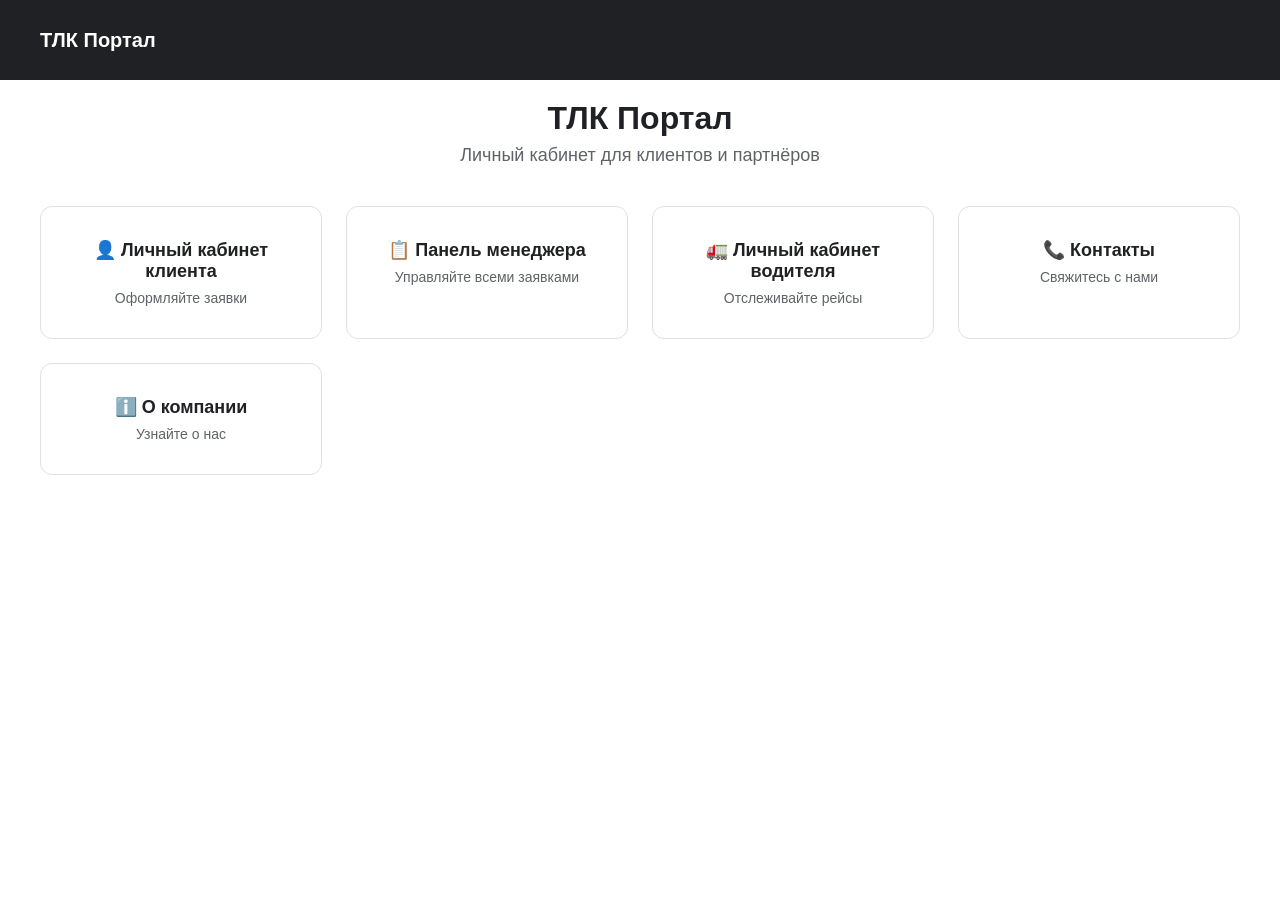
==== Frontend/index.html @ c23c3ccc "Создан фронтенд по прототипу Фигма" ====
<!DOCTYPE html>
<html lang="ru">
<head>
    <meta charset="UTF-8" />
    <meta name="viewport" content="width=device-width, initial-scale=1.0" />
    <title>ТЛК Портал</title>
    <link rel="stylesheet" href="styles.css" />
</head>
<body>
    <div id="app"></div>
    <script src="app.js"></script>
</body>
</html>
---- Frontend/styles.css ----
/* Общие стили */
* {
    margin: 0;
    padding: 0;
    box-sizing: border-box;
    font-family: 'Inter', -apple-system, BlinkMacSystemFont, sans-serif;
}

body {
    background: #F5F5F5;
    display: flex;
    justify-content: center;
    align-items: center;
    min-height: 100vh;
}

#app {
    width: 1440px;
    max-width: 100%;
    background: white;
    min-height: 100vh;
    box-shadow: 0 0 20px rgba(0,0,0,0.05);
}

/* Шапка */
.header {
    background: #202124;
    color: white;
    padding: 16px 40px;
    display: flex;
    justify-content: space-between;
    align-items: center;
    height: 80px;
}

.header .logo {
    font-size: 20px;
    font-weight: 700;
    color: white;
    text-decoration: none;
    cursor: pointer;
}

.header .user-info {
    display: flex;
    align-items: center;
    gap: 20px;
}

.header .user-info .name {
    font-size: 16px;
}

.header .user-info .logout-btn {
    background: #EA4335;
    border: none;
    color: white;
    padding: 8px 16px;
    border-radius: 6px;
    cursor: pointer;
    font-size: 14px;
}

/* Кнопки */
.btn-primary {
    background: #1A73E8;
    color: white;
    border: none;
    padding: 10px 24px;
    border-radius: 6px;
    font-size: 16px;
    cursor: pointer;
}

.btn-primary:hover {
    background: #1557b0;
}

.btn-outline {
    background: transparent;
    color: #1A73E8;
    border: 1px solid #1A73E8;
    padding: 8px 16px;
    border-radius: 6px;
    cursor: pointer;
}

/* Таблицы */
.table-container {
    padding: 0 40px 40px 40px;
    overflow-x: auto;
}

table {
    width: 100%;
    border-collapse: collapse;
    font-size: 14px;
}

th {
    background: #F1F3F4;
    color: #5F6368;
    font-weight: 600;
    text-align: left;
    padding: 12px 16px;
}

td {
    padding: 12px 16px;
    border-bottom: 1px solid #E0E0E0;
}

tr:hover {
    background: #F8F9FA;
}

/* Статусы */
.status {
    display: inline-block;
    padding: 4px 12px;
    border-radius: 20px;
    font-size: 12px;
    font-weight: 500;
}

.status-Создана { background: #FBBC04; color: #202124; }
.status-Назначена { background: #1A73E8; color: white; }
.status-В_пути { background: #1A73E8; color: white; }
.status-Доставлена { background: #34A853; color: white; }
.status-Отменена { background: #EA4335; color: white; }

/* Формы */
.form-container {
    padding: 40px;
    max-width: 800px;
}

.form-group {
    margin-bottom: 20px;
}

.form-group label {
    display: block;
    font-size: 14px;
    color: #5F6368;
    margin-bottom: 6px;
}

.form-group input,
.form-group select {
    width: 100%;
    padding: 12px 16px;
    border: 1px solid #DADCE0;
    border-radius: 8px;
    font-size: 16px;
    background: white;
}

.form-group input:focus {
    outline: none;
    border-color: #1A73E8;
}

/* Главная страница */
.main-grid {
    display: grid;
    grid-template-columns: repeat(auto-fit, minmax(250px, 1fr));
    gap: 24px;
    padding: 40px;
}

.main-card {
    background: white;
    border: 1px solid #E0E0E0;
    border-radius: 12px;
    padding: 32px 24px;
    text-align: center;
    cursor: pointer;
    transition: all 0.2s;
}

.main-card:hover {
    box-shadow: 0 4px 12px rgba(0,0,0,0.08);
    transform: translateY(-2px);
}

.main-card h3 {
    font-size: 18px;
    margin-bottom: 8px;
    color: #202124;
}

.main-card p {
    font-size: 14px;
    color: #5F6368;
}

.page-title {
    font-size: 32px;
    font-weight: 700;
    padding: 20px 40px 10px 40px;
}

.back-link {
    color: #1A73E8;
    text-decoration: none;
    font-size: 16px;
    cursor: pointer;
    padding: 0 40px;
    display: inline-block;
}

.back-link:hover {
    text-decoration: underline;
}
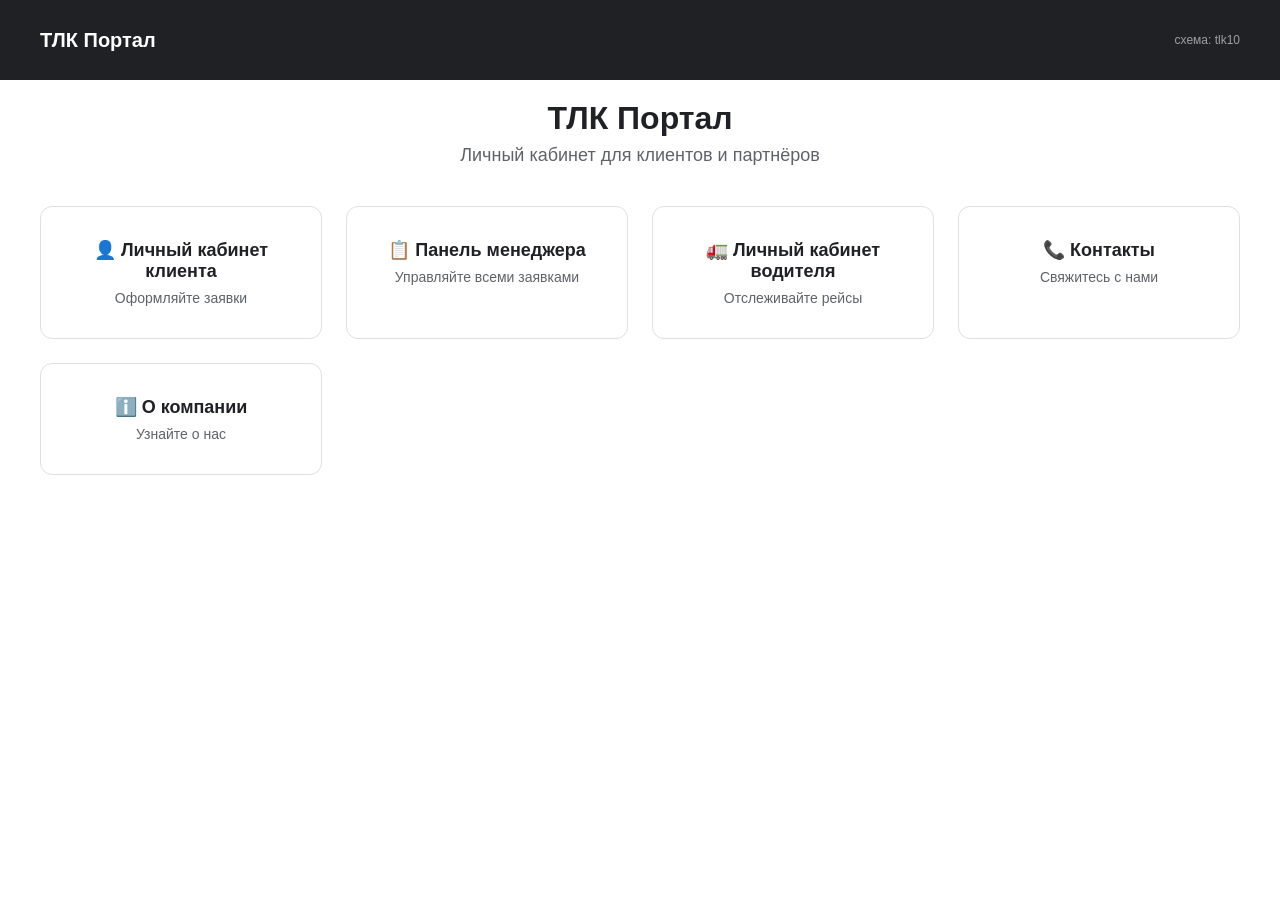
==== commit 07a9f7c0: "Обновлен клиент. Рабочий вариант" ====
--- a/Frontend/index.html
+++ b/Frontend/index.html
@@ -8,6 +8,16 @@
 </head>
 <body>
     <div id="app"></div>
+
+    <!-- 1. Конфигурация экземпляра (схема + адрес API) — ПЕРВЫМ -->
+    <script src="config.js"></script>
+
+    <!-- 2. Модули личных кабинетов -->
+    <script src="modules/lkk.js"></script>
+    <script src="modules/lkm.js"></script>
+    <script src="modules/lkv.js"></script>
+
+    <!-- 3. Основной файл -->
     <script src="app.js"></script>
 </body>
 </html>
--- a/Frontend/styles.css
+++ b/Frontend/styles.css
@@ -122,7 +122,6 @@
     font-size: 12px;
     font-weight: 500;
 }
-
 .status-Создана { background: #FBBC04; color: #202124; }
 .status-Назначена { background: #1A73E8; color: white; }
 .status-В_пути { background: #1A73E8; color: white; }
